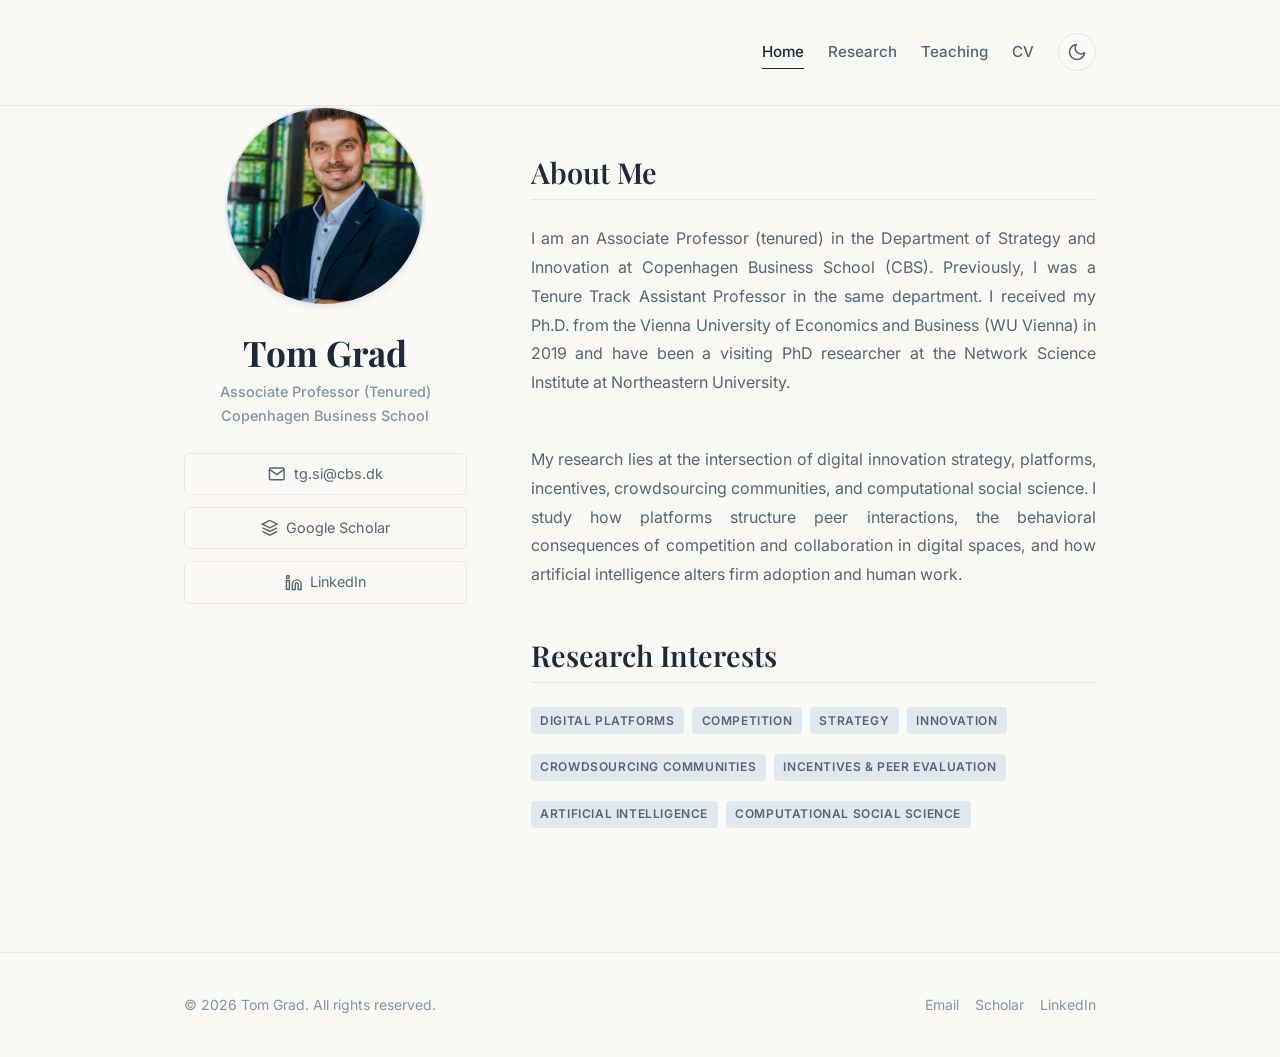
==== index.html @ 21be3640 "Initial commit" ====
<!DOCTYPE html>
<html lang="en">
<head>
    <meta charset="UTF-8">
    <meta name="viewport" content="width=device-width, initial-scale=1.0">
    <title>Tom Grad | Associate Professor at Copenhagen Business School</title>
    <meta name="description" content="Academic website of Tom Grad, Associate Professor of Strategy and Innovation at Copenhagen Business School. Researching digital innovation strategy, platforms, and computational social science.">
    <link rel="stylesheet" href="css/style.css">
</head>
<body>
    <!-- Header -->
    <header>
        <div class="container header-container">
            <a href="index.html" class="logo-link" style="visibility: hidden;">
                <span class="logo-text">Tom Grad</span>
            </a>
            <div class="nav-controls">
                <nav>
                    <a href="index.html" class="nav-link active">Home</a>
                    <a href="research.html" class="nav-link">Research</a>
                    <a href="teaching.html" class="nav-link">Teaching</a>
                    <a href="cv.html" class="nav-link">CV</a>
                </nav>
                <button id="theme-toggle" class="theme-toggle-btn" aria-label="Toggle dark mode">
                    <!-- Icon loaded by JS -->
                </button>
            </div>
        </div>
    </header>

    <!-- Main Content -->
    <main class="container fade-in">
        <div class="profile-section">
            <!-- Left Sidebar -->
            <aside class="profile-sidebar">
                <div class="avatar-wrapper">
                    <img src="Images/tom_grad.jpg" alt="Tom Grad Headshot" class="avatar-img">
                </div>
                <h1 class="profile-name">Tom Grad</h1>
                <p class="profile-title">Associate Professor (Tenured)<br>Copenhagen Business School</p>
                
                <ul class="contact-list">
                    <li class="contact-item">
                        <a href="mailto:tg.si@cbs.dk">
                            <svg viewBox="0 0 24 24"><path d="M4 4h16c1.1 0 2 .9 2 2v12c0 1.1-.9 2-2 2H4c-1.1 0-2-.9-2-2V6c0-1.1.9-2 2-2z"></path><polyline points="22,6 12,13 2,6"></polyline></svg>
                            tg.si@cbs.dk
                        </a>
                    </li>
                    <li class="contact-item">
                        <a href="https://scholar.google.de/citations?user=Qfl6yzkAAAAJ&hl=en" target="_blank" rel="noopener">
                            <svg viewBox="0 0 24 24"><path d="M12 2L2 7l10 5 10-5-10-5z"></path><path d="M2 17l10 5 10-5"></path><path d="M2 12l10 5 10-5"></path></svg>
                            Google Scholar
                        </a>
                    </li>
                    <li class="contact-item">
                        <a href="https://www.linkedin.com/in/tom-grad/" target="_blank" rel="noopener">
                            <svg viewBox="0 0 24 24"><path d="M16 8a6 6 0 0 1 6 6v7h-4v-7a2 2 0 0 0-2-2 2 2 0 0 0-2 2v7h-4v-7a6 6 0 0 1 6-6z"></path><rect x="2" y="9" width="4" height="12"></rect><circle cx="4" cy="4" r="2"></circle></svg>
                            LinkedIn
                        </a>
                    </li>
                </ul>
            </aside>

            <!-- Right Main Profile -->
            <section class="profile-main">
                <h2>About Me</h2>
                <p style="font-size: 1.0rem; color: var(--text-secondary); margin-bottom: 3rem; max-width: 900px; line-height: 1.8; text-align: justify;">
                    I am an Associate Professor (tenured) in the Department of Strategy and Innovation at Copenhagen Business School (CBS). 
                    Previously, I was a Tenure Track Assistant Professor in the same department. I received my Ph.D. from the Vienna University of Economics and Business (WU Vienna) in 2019 and have been a visiting PhD researcher at the Network Science Institute at Northeastern University.
                </p>
                <p style="font-size: 1.0rem; color: var(--text-secondary); margin-bottom: 3rem; max-width: 900px; line-height: 1.8; text-align: justify;">
                    My research lies at the intersection of digital innovation strategy, platforms, incentives, crowdsourcing communities, and computational social science. 
                    I study how platforms structure peer interactions, the behavioral consequences of competition and collaboration in digital spaces, and how artificial intelligence alters firm adoption and human work.
                </p>

                <h2>Research Interests</h2>
                <div style="display: flex; flex-wrap: wrap; gap: 0.5rem; margin-bottom: 2rem;">
                    <span class="pub-tag">Digital Platforms</span>
                    <span class="pub-tag">Competition</span>
                    <span class="pub-tag">Strategy</span>
                    <span class="pub-tag">Innovation</span>
                    <span class="pub-tag">Crowdsourcing Communities</span>
                    <span class="pub-tag">Incentives & Peer Evaluation</span>
                    <span class="pub-tag">Artificial Intelligence</span>
                    <span class="pub-tag">Computational Social Science</span>
                </div>

                 <!-- 
                <h2>Recent Updates</h2>
                <div class="timeline">
                    <div class="timeline-item">
                        <div class="timeline-date">July 2025</div>
                        <div class="timeline-content">
                            Promoted to Associate Professor (with tenure) at Copenhagen Business School! 
                            <a href="blog/2025-07-promoted.html" class="pub-link-btn" style="margin-top: 0.5rem; display: inline-flex;">Read Post →</a>
                        </div>
                    </div>
                    <div class="timeline-item">
                        <div class="timeline-date">June 2025</div>
                        <div class="timeline-content">
                            Our paper "When rivalry backfires" was published in Management Science. 
                            <a href="blog/2025-06-rivalry-paper.html" class="pub-link-btn" style="margin-top: 0.5rem; display: inline-flex;">Read Post →</a>
                        </div>
                    </div>
                </div>
                -->
            </section>
        </div>
    </main>

    <!-- Footer -->
    <footer>
        <div class="container footer-container">
            <div>
                © 2026 Tom Grad. All rights reserved.
            </div>
            <div class="footer-links">
                <a href="mailto:tg.si@cbs.dk" class="footer-link">Email</a>
                <a href="https://scholar.google.de/citations?user=Qfl6yzkAAAAJ&hl=en" target="_blank" rel="noopener" class="footer-link">Scholar</a>
                <a href="https://www.linkedin.com/in/tom-grad/" target="_blank" rel="noopener" class="footer-link">LinkedIn</a>
            </div>
        </div>
    </footer>

    <script src="js/main.js"></script>
</body>
</html>
---- css/style.css ----
@import url('https://fonts.googleapis.com/css2?family=Inter:wght@300;400;500;600;700&family=Playfair+Display:ital,wght@0,400;0,600;0,700;1,400&display=swap');

/* CSS Variables for Themes */
:root {
    --bg-color: #faf9f6; /* Warm paper white */
    --text-primary: #1e293b; /* Slate 800 */
    --text-secondary: #576574; /* Slate 600 */
    --text-muted: #8395a7;
    --accent-color: #1b2a4a; /* Deep navy */
    --accent-interactive: #2563eb; /* Royal blue */
    --border-color: #e2e8f0;
    --card-bg: #ffffff;
    --card-shadow: 0 4px 6px -1px rgba(0, 0, 0, 0.05), 0 2px 4px -1px rgba(0, 0, 0, 0.03);
    --font-sans: 'Inter', -apple-system, BlinkMacSystemFont, "Segoe UI", Roboto, Helvetica, Arial, sans-serif;
    --font-serif: 'Playfair Display', Georgia, Cambria, "Times New Roman", Times, serif;
    --transition-speed: 0.25s;
}

[data-theme="dark"] {
    --bg-color: #0f172a; /* Dark slate */
    --text-primary: #f8fafc; /* Slate 50 */
    --text-secondary: #cbd5e1; /* Slate 300 */
    --text-muted: #64748b;
    --accent-color: #93c5fd; /* Soft light blue */
    --accent-interactive: #60a5fa;
    --border-color: #1e293b;
    --card-bg: #1e293b;
    --card-shadow: 0 4px 6px -1px rgba(0, 0, 0, 0.2), 0 2px 4px -1px rgba(0, 0, 0, 0.1);
}

/* Global Reset */
* {
    margin: 0;
    padding: 0;
    box-sizing: border-box;
}

html {
    scroll-behavior: smooth;
    font-size: 16px;
    height: 100%;
}

body {
    background-color: var(--bg-color);
    color: var(--text-primary);
    font-family: var(--font-sans);
    line-height: 1.7;
    transition: background-color var(--transition-speed) ease, color var(--transition-speed) ease;
    min-height: 100%;
    display: flex;
    flex-direction: column;
}

/* Layout Utilities */
.container {
    width: 100%;
    max-width: 960px;
    margin: 0 auto;
    padding: 0 1.5rem;
    flex-grow: 1;
}

/* Header & Navigation */
header {
    border-bottom: 1px solid var(--border-color);
    padding: 2rem 0;
    transition: border-color var(--transition-speed) ease;
}

.header-container {
    display: flex;
    justify-content: space-between;
    align-items: center;
}

.logo-link {
    text-decoration: none;
    color: var(--text-primary);
}

.logo-text {
    font-family: var(--font-serif);
    font-size: 1.5rem;
    font-weight: 700;
    letter-spacing: -0.02em;
    transition: color var(--transition-speed) ease;
}

.nav-controls {
    display: flex;
    align-items: center;
    gap: 1.5rem;
}

nav {
    display: flex;
    gap: 1.5rem;
}

.nav-link {
    text-decoration: none;
    color: var(--text-secondary);
    font-size: 0.95rem;
    font-weight: 500;
    position: relative;
    padding: 0.2rem 0;
    transition: color var(--transition-speed) ease;
}

.nav-link:hover, .nav-link.active {
    color: var(--text-primary);
}

.nav-link::after {
    content: '';
    position: absolute;
    bottom: 0;
    left: 0;
    width: 100%;
    height: 1px;
    background-color: var(--text-primary);
    transform: scaleX(0);
    transform-origin: right;
    transition: transform var(--transition-speed) cubic-bezier(0.4, 0, 0.2, 1);
}

.nav-link:hover::after, .nav-link.active::after {
    transform: scaleX(1);
    transform-origin: left;
}

/* Theme Toggle Button */
.theme-toggle-btn {
    background: none;
    border: 1px solid var(--border-color);
    cursor: pointer;
    padding: 0.5rem;
    border-radius: 50%;
    display: flex;
    align-items: center;
    justify-content: center;
    color: var(--text-secondary);
    transition: background-color var(--transition-speed) ease, border-color var(--transition-speed) ease, color var(--transition-speed) ease, transform 0.2s ease;
}

.theme-toggle-btn:hover {
    background-color: var(--border-color);
    color: var(--text-primary);
    transform: scale(1.05);
}

.theme-toggle-btn svg {
    width: 1.25rem;
    height: 1.25rem;
    fill: none;
    stroke: currentColor;
    stroke-width: 2;
    stroke-linecap: round;
    stroke-linejoin: round;
}

/* Footer styling */
footer {
    border-top: 1px solid var(--border-color);
    padding: 2.5rem 0;
    margin-top: 5rem;
    color: var(--text-muted);
    font-size: 0.875rem;
    transition: border-color var(--transition-speed) ease;
}

.footer-container {
    display: flex;
    justify-content: space-between;
    align-items: center;
}

.footer-links {
    display: flex;
    gap: 1rem;
}

.footer-link {
    color: var(--text-muted);
    text-decoration: none;
    transition: color var(--transition-speed) ease;
}

.footer-link:hover {
    color: var(--text-primary);
}

/* Main Content Styling */
main {
    padding: 4rem 0;
}

h1, h2, h3, h4 {
    font-family: var(--font-serif);
    color: var(--text-primary);
    font-weight: 600;
    margin-bottom: 1.5rem;
    line-height: 1.3;
}

h1 {
    font-size: 2.5rem;
    font-weight: 700;
    margin-bottom: 2rem;
}

h2 {
    font-size: 1.8rem;
    border-bottom: 1px solid var(--border-color);
    padding-bottom: 0.5rem;
    margin-top: 3rem;
    margin-bottom: 1.5rem;
    transition: border-color var(--transition-speed) ease;
}

h3 {
    font-size: 1.3rem;
    margin-top: 2rem;
    margin-bottom: 1rem;
}

p {
    margin-bottom: 1.5rem;
    color: var(--text-secondary);
}

/* Homepage Hero Section */
.profile-section {
    display: grid;
    grid-template-columns: 1fr 2fr;
    gap: 4rem;
    align-items: start;
}

.profile-sidebar {
    display: flex;
    flex-direction: column;
    align-items: center;
    text-align: center;
}

.avatar-wrapper {
    position: relative;
    width: 200px;
    height: 200px;
    border-radius: 50%;
    overflow: hidden;
    margin-bottom: 1.5rem;
    border: 2px solid var(--border-color);
    box-shadow: var(--card-shadow);
    transition: border-color var(--transition-speed) ease;
}

.avatar-img {
    width: 100%;
    height: 100%;
    object-fit: cover;
}

.profile-name {
    font-family: var(--font-serif);
    font-size: 2.2rem;
    font-weight: 700;
    margin-bottom: 0.25rem;
}

.profile-title {
    font-size: 0.9rem;
    color: var(--text-muted);
    margin-bottom: 1.5rem;
    font-weight: 500;
}

/* Custom list for Working Papers */
.research-list {
    list-style: none;
    padding-left: 0;
    display: flex;
    flex-direction: column;
    gap: 1.25rem;
}

.research-list-item {
    position: relative;
    padding-left: 1.5rem;
    font-size: 1.05rem;
    line-height: 1.6;
    color: var(--text-secondary);
}

.research-list-item::before {
    content: "•";
    position: absolute;
    left: 0;
    color: var(--accent-interactive);
    font-weight: bold;
    font-size: 1.2rem;
    top: -2px;
}

.contact-list {
    list-style: none;
    width: 100%;
    display: flex;
    flex-direction: column;
    gap: 0.75rem;
}

.contact-item a {
    display: flex;
    align-items: center;
    justify-content: center;
    gap: 0.5rem;
    text-decoration: none;
    color: var(--text-secondary);
    font-size: 0.9rem;
    padding: 0.5rem;
    border: 1px solid var(--border-color);
    border-radius: 6px;
    width: 100%;
    transition: all var(--transition-speed) ease;
}

.contact-item a:hover {
    background-color: var(--border-color);
    color: var(--text-primary);
}

.contact-item svg {
    width: 1.1rem;
    height: 1.1rem;
    fill: none;
    stroke: currentColor;
    stroke-width: 2;
}

/* Timeline/Updates on Home Page */
.timeline {
    position: relative;
    border-left: 2px solid var(--border-color);
    margin: 2rem 0;
    padding-left: 1.5rem;
}

.timeline-item {
    position: relative;
    margin-bottom: 1.5rem;
}

.timeline-item::before {
    content: '';
    position: absolute;
    left: calc(-1.5rem - 7px);
    top: 6px;
    width: 12px;
    height: 12px;
    border-radius: 50%;
    background-color: var(--bg-color);
    border: 2px solid var(--text-muted);
    transition: background-color var(--transition-speed) ease, border-color var(--transition-speed) ease;
}

.timeline-item:hover::before {
    border-color: var(--accent-interactive);
    background-color: var(--accent-interactive);
}

.timeline-date {
    font-size: 0.85rem;
    font-weight: 600;
    color: var(--text-muted);
    margin-bottom: 0.25rem;
}

.timeline-content {
    font-size: 0.95rem;
    color: var(--text-secondary);
}

/* Research Publications List */
.pub-list {
    display: flex;
    flex-direction: column;
    gap: 2rem;
}

.pub-card {
    background-color: var(--card-bg);
    border: 1px solid var(--border-color);
    border-radius: 8px;
    padding: 1.75rem;
    box-shadow: var(--card-shadow);
    transition: transform var(--transition-speed) ease, border-color var(--transition-speed) ease, box-shadow var(--transition-speed) ease;
}

.pub-card:hover {
    transform: translateY(-2px);
    box-shadow: 0 10px 15px -3px rgba(0, 0, 0, 0.08);
    border-color: var(--accent-interactive);
}

.pub-tag {
    display: inline-block;
    font-size: 0.75rem;
    font-weight: 600;
    text-transform: uppercase;
    letter-spacing: 0.05em;
    padding: 0.2rem 0.6rem;
    border-radius: 4px;
    background-color: var(--border-color);
    color: var(--text-secondary);
    margin-bottom: 0.75rem;
    transition: background-color var(--transition-speed) ease, color var(--transition-speed) ease;
}

.pub-title {
    font-family: var(--font-sans);
    font-size: 1.15rem;
    font-weight: 600;
    margin-bottom: 0.5rem;
}

.pub-authors {
    font-size: 0.95rem;
    color: var(--text-secondary);
    margin-bottom: 0.5rem;
}

.pub-authors .author-self {
    font-weight: 700;
    color: var(--text-primary);
}

.pub-venue {
    font-size: 0.9rem;
    font-style: italic;
    color: var(--text-muted);
    margin-bottom: 1rem;
}

.pub-links {
    display: flex;
    flex-wrap: wrap;
    gap: 0.75rem;
    margin-top: 1rem;
}

.pub-link-btn {
    display: inline-flex;
    align-items: center;
    gap: 0.35rem;
    font-size: 0.85rem;
    font-weight: 500;
    text-decoration: none;
    color: var(--text-secondary);
    padding: 0.4rem 0.8rem;
    border: 1px solid var(--border-color);
    border-radius: 4px;
    background-color: var(--bg-color);
    transition: all var(--transition-speed) ease;
}

.pub-link-btn:hover {
    color: var(--text-primary);
    border-color: var(--text-primary);
    background-color: var(--border-color);
}

.pub-link-btn svg {
    width: 0.9rem;
    height: 0.9rem;
    fill: none;
    stroke: currentColor;
    stroke-width: 2;
}

/* Collapsible Abstract */
.abstract-container {
    margin-top: 1rem;
    border-top: 1px dashed var(--border-color);
    padding-top: 1rem;
}

.abstract-toggle {
    background: none;
    border: none;
    color: var(--accent-interactive);
    cursor: pointer;
    font-size: 0.85rem;
    font-weight: 500;
    display: flex;
    align-items: center;
    gap: 0.25rem;
    padding: 0.25rem 0;
}

.abstract-toggle:hover {
    text-decoration: underline;
}

.abstract-toggle svg {
    width: 0.9rem;
    height: 0.9rem;
    fill: none;
    stroke: currentColor;
    stroke-width: 2;
    transition: transform 0.2s ease;
}

.abstract-toggle.active svg {
    transform: rotate(180deg);
}

.abstract-text {
    display: none;
    font-size: 0.9rem;
    color: var(--text-secondary);
    line-height: 1.6;
    margin-top: 0.5rem;
    padding: 0.5rem 1rem;
    background-color: var(--bg-color);
    border-radius: 4px;
    border-left: 2px solid var(--border-color);
    animation: fadeIn 0.3s ease;
}

@keyframes fadeIn {
    from { opacity: 0; transform: translateY(-5px); }
    to { opacity: 1; transform: translateY(0); }
}

/* Teaching Courses & Statement section */
.statement-card {
    background-color: var(--card-bg);
    border: 1px solid var(--border-color);
    border-radius: 8px;
    padding: 2rem;
    margin-bottom: 2.5rem;
    box-shadow: var(--card-shadow);
    display: flex;
    justify-content: space-between;
    align-items: center;
    transition: all var(--transition-speed) ease;
}

.statement-card:hover {
    border-color: var(--accent-interactive);
}

.statement-content {
    flex-grow: 1;
    padding-right: 1.5rem;
}

.statement-content p {
    margin-bottom: 0;
}

.courses-grid {
    display: grid;
    grid-template-columns: 1fr 1fr;
    gap: 1.5rem;
}

.course-card {
    border: 1px solid var(--border-color);
    border-radius: 8px;
    padding: 1.5rem;
    background-color: var(--card-bg);
    transition: transform var(--transition-speed) ease, border-color var(--transition-speed) ease;
}

.course-card:hover {
    transform: translateY(-2px);
    border-color: var(--accent-interactive);
}

.course-code {
    font-size: 0.8rem;
    font-weight: 700;
    color: var(--text-muted);
    letter-spacing: 0.05em;
    text-transform: uppercase;
    margin-bottom: 0.5rem;
}

.course-name {
    font-size: 1.1rem;
    font-weight: 600;
    margin-bottom: 0.5rem;
}

.course-meta {
    font-size: 0.85rem;
    color: var(--text-muted);
    margin-bottom: 0.75rem;
}

.course-desc {
    font-size: 0.9rem;
    color: var(--text-secondary);
}

/* CV Page Timeline styling */
.cv-section {
    margin-bottom: 3rem;
}

.cv-download-section {
    display: flex;
    justify-content: space-between;
    align-items: center;
    background-color: var(--card-bg);
    border: 1px solid var(--border-color);
    padding: 2rem;
    border-radius: 8px;
    margin-bottom: 3rem;
    box-shadow: var(--card-shadow);
    transition: border-color var(--transition-speed) ease;
}

.cv-download-section:hover {
    border-color: var(--accent-interactive);
}

.cv-download-text h3 {
    margin-top: 0;
    margin-bottom: 0.5rem;
}

.cv-download-text p {
    margin-bottom: 0;
}

.btn-primary {
    display: inline-flex;
    align-items: center;
    gap: 0.5rem;
    background-color: var(--text-primary);
    color: var(--bg-color);
    text-decoration: none;
    padding: 0.75rem 1.5rem;
    border-radius: 6px;
    font-weight: 500;
    transition: all var(--transition-speed) ease;
    border: 1px solid var(--text-primary);
}

.btn-primary:hover {
    opacity: 0.9;
    transform: translateY(-1px);
}

.btn-primary svg {
    width: 1.1rem;
    height: 1.1rem;
    fill: none;
    stroke: currentColor;
    stroke-width: 2;
}

.cv-list {
    list-style: none;
    display: flex;
    flex-direction: column;
    gap: 1.5rem;
}

.cv-item {
    display: grid;
    grid-template-columns: 150px 1fr;
    gap: 1.5rem;
    align-items: start;
}

.cv-date {
    font-weight: 600;
    color: var(--text-muted);
    font-size: 0.95rem;
    padding-top: 0.15rem;
}

.cv-detail h4 {
    font-family: var(--font-sans);
    font-size: 1.05rem;
    font-weight: 600;
    margin-bottom: 0.25rem;
}

.cv-institution {
    font-size: 0.95rem;
    color: var(--text-secondary);
    margin-bottom: 0.5rem;
}

.cv-desc {
    font-size: 0.9rem;
    color: var(--text-muted);
}

/* Animations & Fade-ins */
.fade-in {
    animation: pageFadeIn 0.5s cubic-bezier(0.4, 0, 0.2, 1) forwards;
}

@keyframes pageFadeIn {
    from {
        opacity: 0;
        transform: translateY(10px);
    }
    to {
        opacity: 1;
        transform: translateY(0);
    }
}

/* Responsive Breakpoints */
@media (max-width: 768px) {
    main {
        padding: 2rem 0;
    }

    .profile-section {
        grid-template-columns: 1fr;
        gap: 3rem;
    }

    .profile-sidebar {
        max-width: 320px;
        margin: 0 auto;
    }

    .courses-grid {
        grid-template-columns: 1fr;
        gap: 1rem;
    }

    .cv-item {
        grid-template-columns: 1fr;
        gap: 0.25rem;
    }

    .cv-date {
        font-size: 0.85rem;
        margin-bottom: 0.1rem;
    }

    .statement-card, .cv-download-section {
        flex-direction: column;
        align-items: flex-start;
        gap: 1.5rem;
    }

    .statement-content {
        padding-right: 0;
    }
}

@media (max-width: 576px) {
    .header-container {
        flex-direction: column;
        gap: 1.5rem;
        text-align: center;
    }

    .nav-controls {
        flex-direction: column;
        gap: 1rem;
        width: 100%;
    }

    nav {
        justify-content: center;
        flex-wrap: wrap;
        width: 100%;
    }

    .footer-container {
        flex-direction: column;
        gap: 1.5rem;
        text-align: center;
    }
}
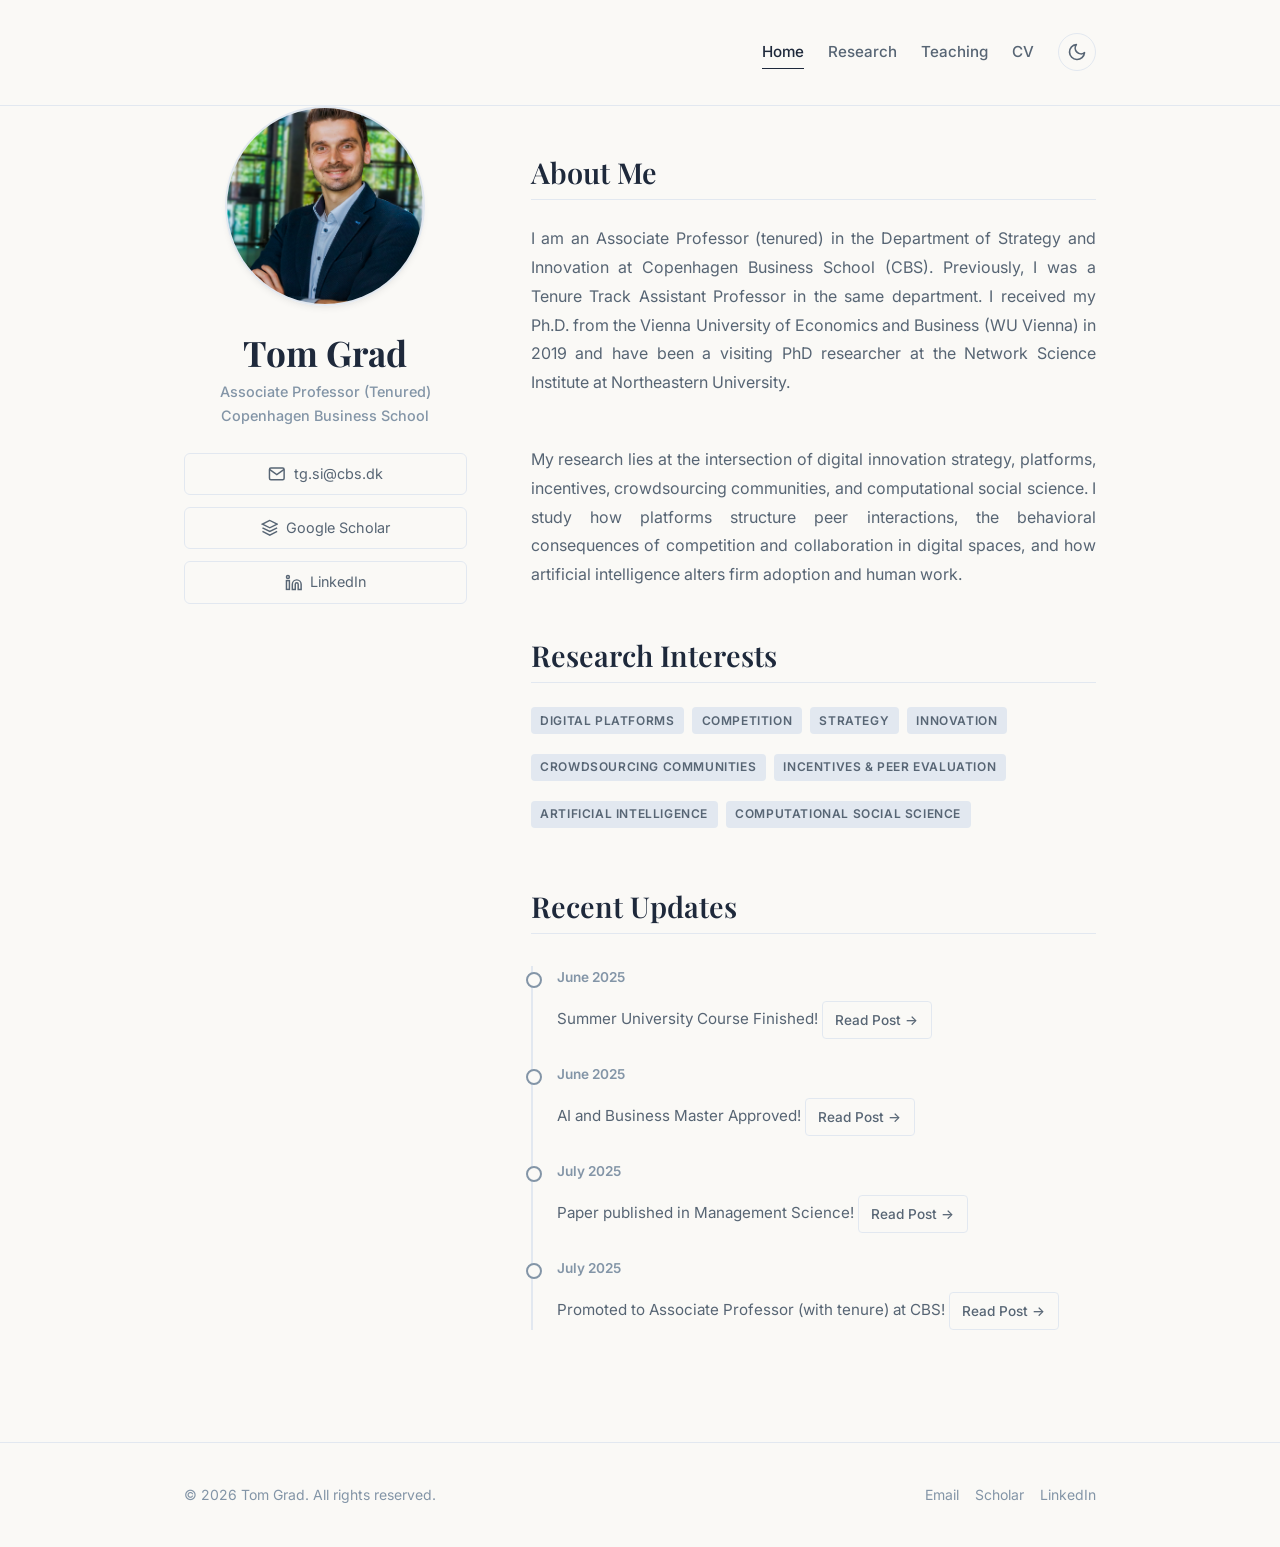
==== commit e979fd6e: "Update index.html" ====
--- a/index.html
+++ b/index.html
@@ -3,6 +3,16 @@
 <head>
     <meta charset="UTF-8">
     <meta name="viewport" content="width=device-width, initial-scale=1.0">
+    
+    <script async src="https://www.googletagmanager.com/gtag/js?id=UA-118998741-1"></script>
+    
+    <script>
+    window.dataLayer = window.dataLayer || [];
+    function gtag(){dataLayer.push(arguments);}
+    gtag('js', new Date());
+    gtag('config', 'UA-118998741-1');
+    </script>
+    
     <title>Tom Grad | Associate Professor at Copenhagen Business School</title>
     <meta name="description" content="Academic website of Tom Grad, Associate Professor of Strategy and Innovation at Copenhagen Business School. Researching digital innovation strategy, platforms, and computational social science.">
     <link rel="stylesheet" href="css/style.css">
@@ -85,25 +95,46 @@
                     <span class="pub-tag">Computational Social Science</span>
                 </div>
 
-                 <!-- 
+                
                 <h2>Recent Updates</h2>
                 <div class="timeline">
+                    
+                    <div class="timeline-item">
+                        <div class="timeline-date">June 2025</div>
+                        <div class="timeline-content">
+                            Summer University Course Finished! 
+                            <a href="blog/SummerUniversity2026.html" class="pub-link-btn" style="margin-top: 0.5rem; display: inline-flex;">Read Post →</a>
+                        </div>
+                    </div>
+                    
+                    <div class="timeline-item">
+                        <div class="timeline-date">June 2025</div>
+                        <div class="timeline-content">
+                            AI and Business Master Approved! 
+                            <a href="blog/AIMaster.html" class="pub-link-btn" style="margin-top: 0.5rem; display: inline-flex;">Read Post →</a>
+                        </div>
+                    </div>
+                    
+                    
                     <div class="timeline-item">
                         <div class="timeline-date">July 2025</div>
                         <div class="timeline-content">
-                            Promoted to Associate Professor (with tenure) at Copenhagen Business School! 
-                            <a href="blog/2025-07-promoted.html" class="pub-link-btn" style="margin-top: 0.5rem; display: inline-flex;">Read Post →</a>
+                            Paper published in Management Science! 
+                            <a href="blog/RivalryPaper.html" class="pub-link-btn" style="margin-top: 0.5rem; display: inline-flex;">Read Post →</a>
                         </div>
                     </div>
+                    
                     <div class="timeline-item">
-                        <div class="timeline-date">June 2025</div>
+                        <div class="timeline-date">July 2025</div>
                         <div class="timeline-content">
-                            Our paper "When rivalry backfires" was published in Management Science. 
-                            <a href="blog/2025-06-rivalry-paper.html" class="pub-link-btn" style="margin-top: 0.5rem; display: inline-flex;">Read Post →</a>
+                            Promoted to Associate Professor (with tenure) at CBS! 
+                            <a href="blog/Promotion.html" class="pub-link-btn" style="margin-top: 0.5rem; display: inline-flex;">Read Post →</a>
                         </div>
                     </div>
+                    
                 </div>
-                -->
+                
+                
             </section>
         </div>
     </main>
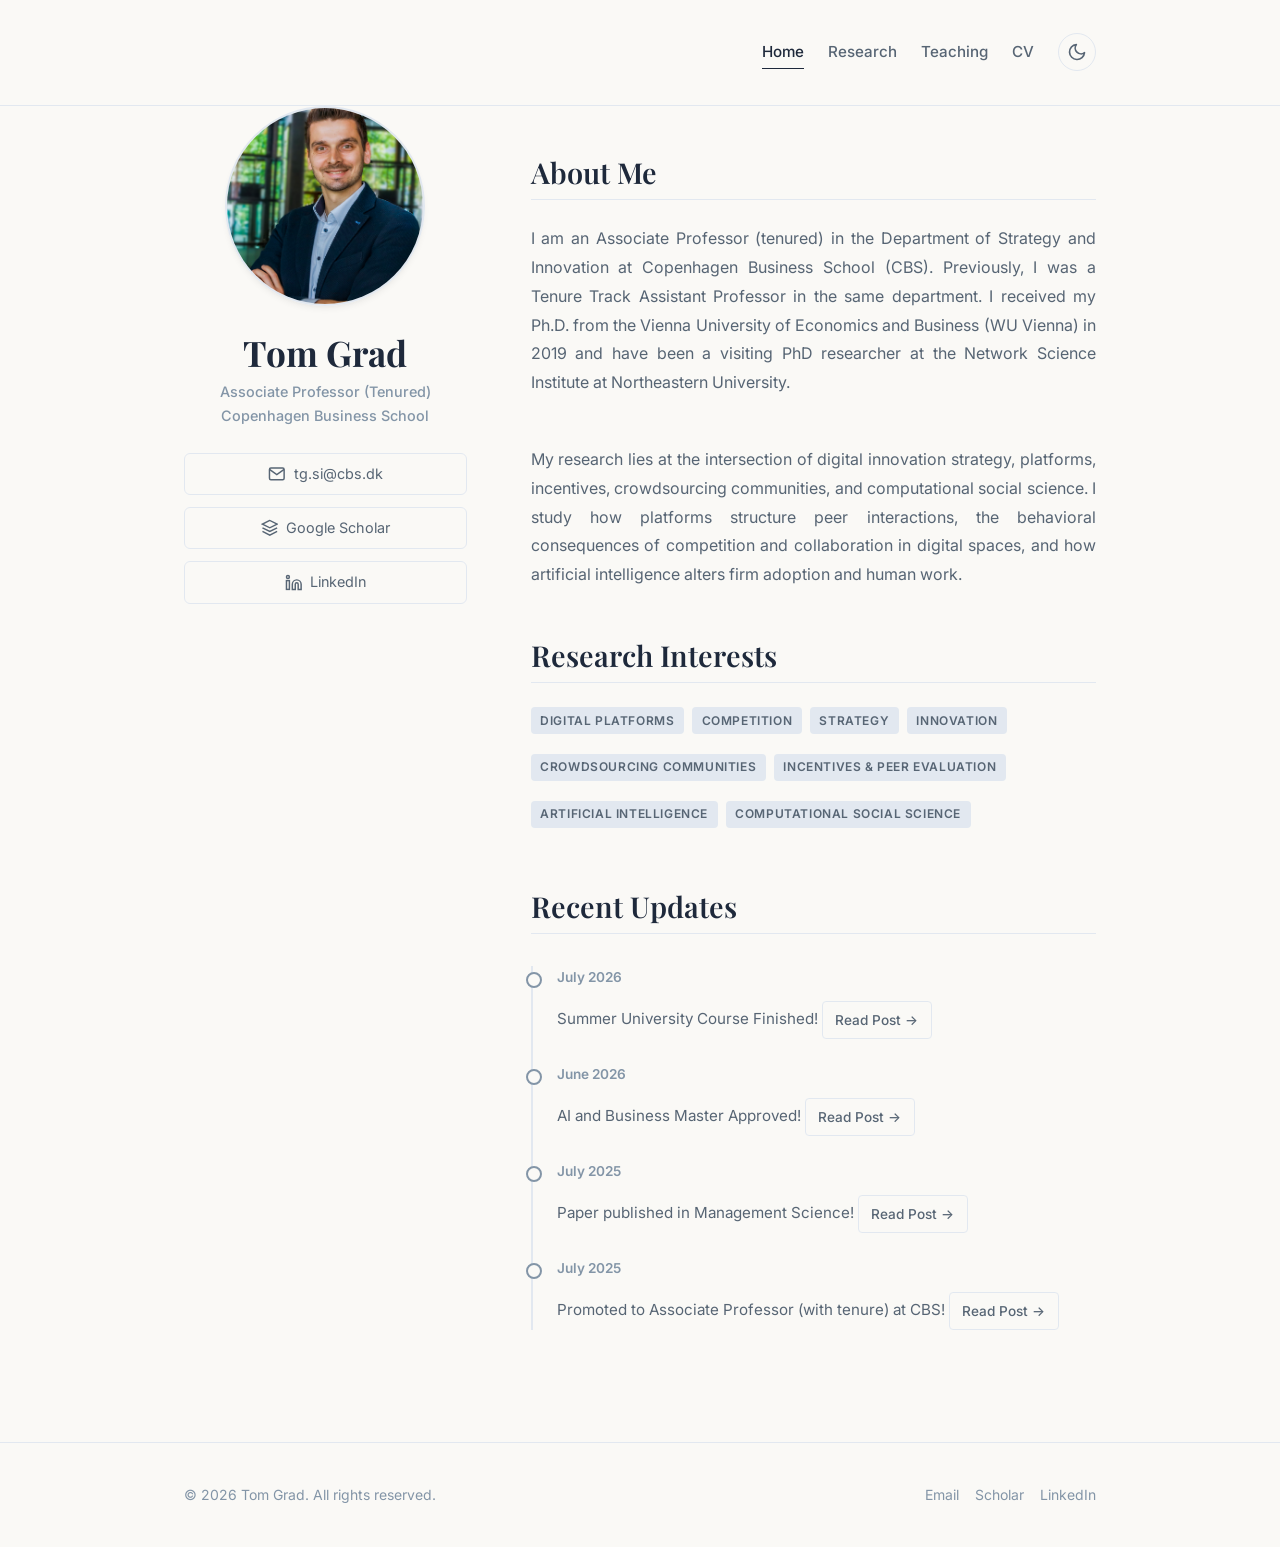
==== commit 1bfeb8dd: "Update index.html" ====
--- a/index.html
+++ b/index.html
@@ -100,7 +100,7 @@
                 <div class="timeline">
                     
                     <div class="timeline-item">
-                        <div class="timeline-date">June 2025</div>
+                        <div class="timeline-date">July 2026</div>
                         <div class="timeline-content">
                             Summer University Course Finished! 
                             <a href="blog/SummerUniversity2026.html" class="pub-link-btn" style="margin-top: 0.5rem; display: inline-flex;">Read Post →</a>
@@ -108,7 +108,7 @@
                     </div>
                     
                     <div class="timeline-item">
-                        <div class="timeline-date">June 2025</div>
+                        <div class="timeline-date">June 2026</div>
                         <div class="timeline-content">
                             AI and Business Master Approved! 
                             <a href="blog/AIMaster.html" class="pub-link-btn" style="margin-top: 0.5rem; display: inline-flex;">Read Post →</a>
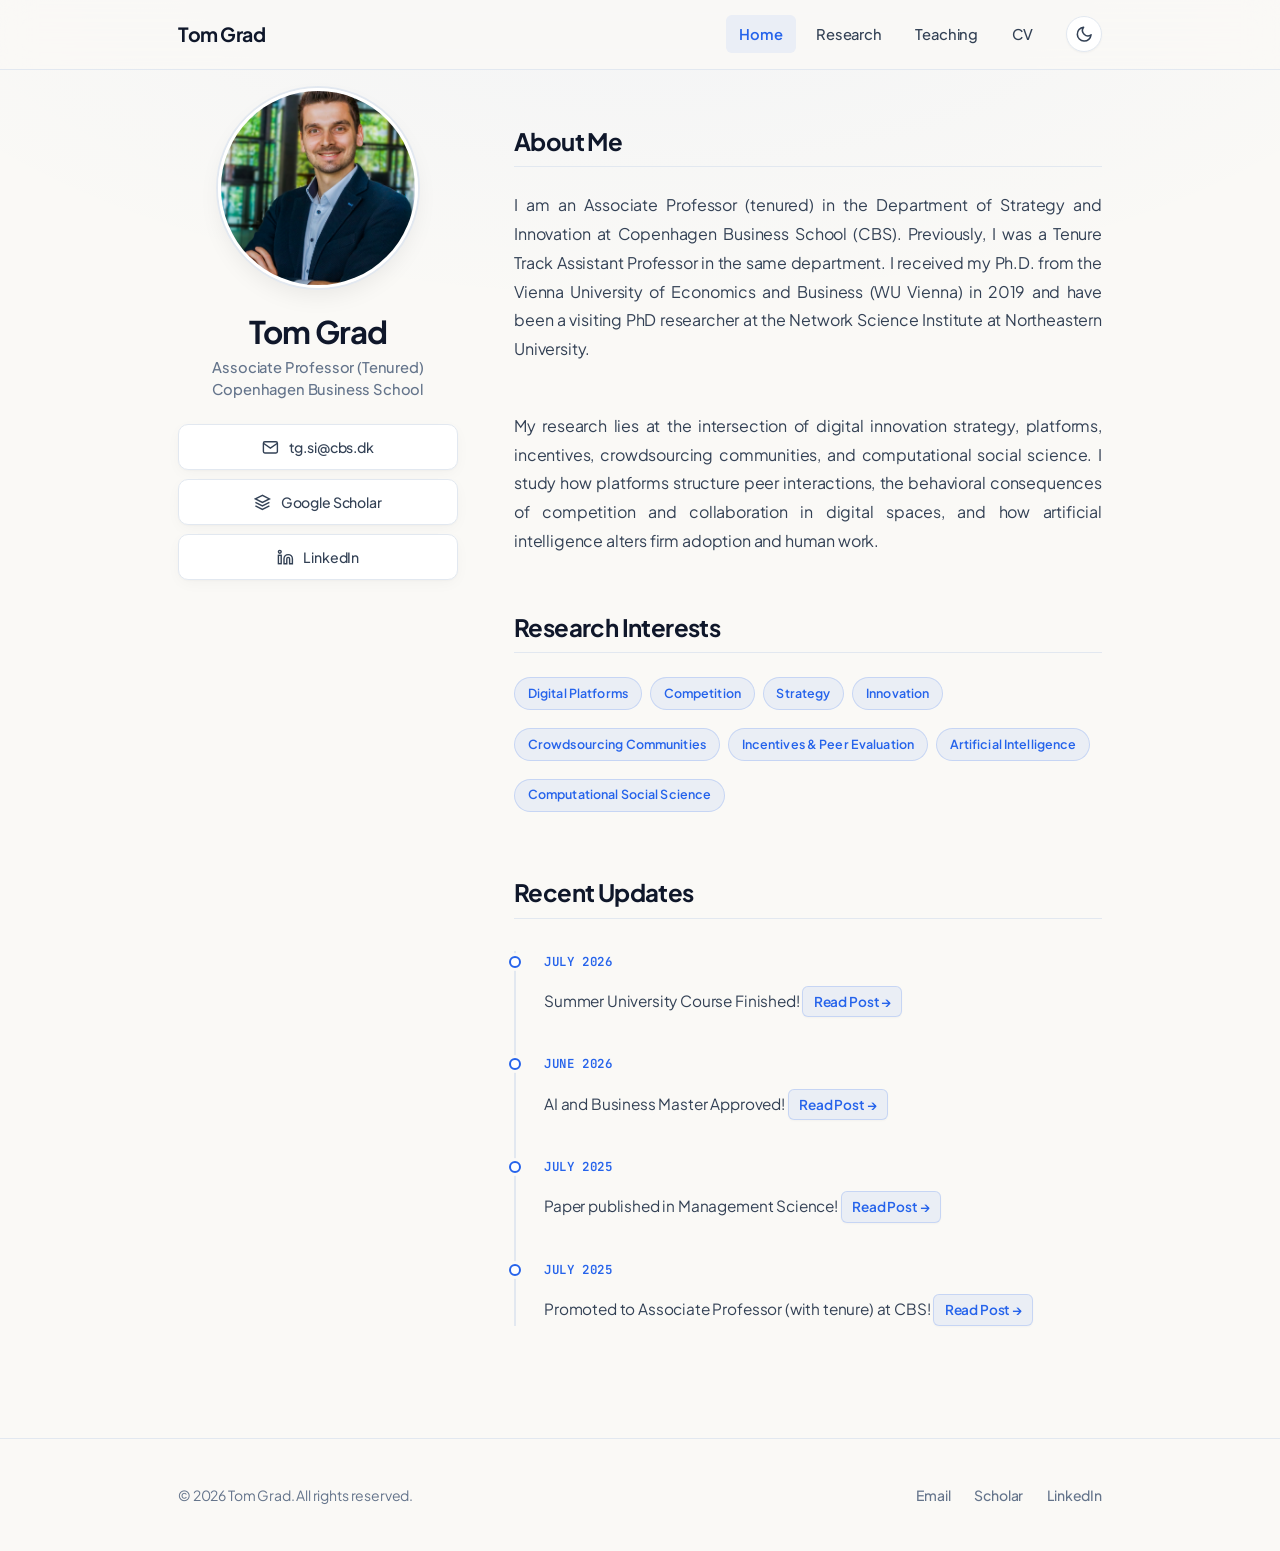
==== commit 85552072: "Website Update Oct26" ====
--- a/index.html
+++ b/index.html
@@ -15,13 +15,13 @@
     
     <title>Tom Grad | Associate Professor at Copenhagen Business School</title>
     <meta name="description" content="Academic website of Tom Grad, Associate Professor of Strategy and Innovation at Copenhagen Business School. Researching digital innovation strategy, platforms, and computational social science.">
-    <link rel="stylesheet" href="css/style.css">
+    <link rel="stylesheet" href="css/modern.css">
 </head>
 <body>
     <!-- Header -->
     <header>
         <div class="container header-container">
-            <a href="index.html" class="logo-link" style="visibility: hidden;">
+            <a href="index.html" class="logo-link">
                 <span class="logo-text">Tom Grad</span>
             </a>
             <div class="nav-controls">
--- a/css/modern.css
+++ b/css/modern.css
@@ -0,0 +1,1101 @@
+@import url('https://fonts.googleapis.com/css2?family=JetBrains+Mono:wght@400;500;600&family=Plus+Jakarta+Sans:ital,wght@0,300;0,400;0,500;0,600;0,700;0,800;1,400;1,600&display=swap');
+
+/* ==========================================================================
+   THEME DESIGN TOKENS (Modern Tech-Forward Academic)
+   Balancing prestigious academic authority with clean, modern digital innovation.
+   ========================================================================== */
+:root {
+    /* Base Color Palette (Warm Paper & Intellectual Deep Blue) */
+    --bg-color: #faf9f6;
+    --bg-gradient: radial-gradient(ellipse 90% 60% at 50% -10%, rgba(37, 99, 235, 0.04), transparent 75%);
+    --header-bg: rgba(250, 249, 246, 0.88);
+    
+    --text-primary: #0f172a;        /* Slate 900 */
+    --text-secondary: #334155;      /* Slate 700 - rich, highly readable */
+    --text-muted: #64748b;          /* Slate 500 */
+    
+    --accent-color: #1e3a8a;        /* Deep Academic Blue */
+    --accent-interactive: #2563eb;  /* Contemporary Cobalt Blue */
+    --accent-hover: #1d4ed8;
+    --accent-subtle: rgba(37, 99, 235, 0.07);
+    --accent-border: rgba(37, 99, 235, 0.18);
+
+    --border-color: #e2e8f0;
+    --border-hover: rgba(37, 99, 235, 0.35);
+    
+    --card-bg: #ffffff;
+    --card-subtle-bg: #f8fafc;
+    --card-shadow: 0 1px 3px 0 rgba(15, 23, 42, 0.03), 0 4px 16px -2px rgba(15, 23, 42, 0.04);
+    --card-shadow-hover: 0 12px 28px -4px rgba(15, 23, 42, 0.08), 0 4px 8px -2px rgba(15, 23, 42, 0.03);
+
+    /* Typography */
+    --font-sans: 'Plus Jakarta Sans', -apple-system, BlinkMacSystemFont, "Segoe UI", Roboto, sans-serif;
+    --font-heading: 'Plus Jakarta Sans', -apple-system, BlinkMacSystemFont, "Segoe UI", Roboto, sans-serif;
+    --font-mono: 'JetBrains Mono', "SF Mono", Consolas, monospace;
+
+    /* Radius & Spacing */
+    --radius-sm: 6px;
+    --radius-md: 10px;
+    --radius-lg: 14px;
+    --radius-full: 9999px;
+    
+    --transition-fast: 0.15s cubic-bezier(0.4, 0, 0.2, 1);
+    --transition-speed: 0.25s cubic-bezier(0.2, 0.8, 0.2, 1);
+}
+
+[data-theme="dark"] {
+    /* Base Color Palette (Deep Midnight Indigo-Slate & Luminous Sky Blue) */
+    --bg-color: #0b0f19;
+    --bg-gradient: radial-gradient(ellipse 90% 60% at 50% -10%, rgba(56, 189, 248, 0.07), transparent 75%);
+    --header-bg: rgba(11, 15, 25, 0.88);
+    
+    --text-primary: #f8fafc;        /* Slate 50 */
+    --text-secondary: #cbd5e1;      /* Slate 300 */
+    --text-muted: #64748b;          /* Slate 500 */
+    
+    --accent-color: #93c5fd;
+    --accent-interactive: #38bdf8;  /* Luminous Sky Cyan */
+    --accent-hover: #7dd3fc;
+    --accent-subtle: rgba(56, 189, 248, 0.1);
+    --accent-border: rgba(56, 189, 248, 0.22);
+
+    --border-color: rgba(255, 255, 255, 0.08);
+    --border-hover: rgba(56, 189, 248, 0.4);
+    
+    --card-bg: #111827;             /* Elevated Slate 900 */
+    --card-subtle-bg: #162032;
+    --card-shadow: 0 4px 20px 0 rgba(0, 0, 0, 0.4);
+    --card-shadow-hover: 0 16px 36px -4px rgba(0, 0, 0, 0.65), 0 0 24px rgba(56, 189, 248, 0.1);
+}
+
+/* ==========================================================================
+   GLOBAL RESET & ACCESSIBILITY
+   ========================================================================== */
+*, *::before, *::after {
+    margin: 0;
+    padding: 0;
+    box-sizing: border-box;
+}
+
+html {
+    scroll-behavior: smooth;
+    font-size: 16px;
+    height: 100%;
+}
+
+body {
+    background-color: var(--bg-color);
+    background-image: var(--bg-gradient);
+    background-repeat: no-repeat;
+    background-attachment: fixed;
+    color: var(--text-primary);
+    font-family: var(--font-sans);
+    line-height: 1.72;
+    letter-spacing: -0.01em;
+    transition: background-color var(--transition-speed), color var(--transition-speed);
+    min-height: 100%;
+    display: flex;
+    flex-direction: column;
+    -webkit-font-smoothing: antialiased;
+    -moz-osx-font-smoothing: grayscale;
+}
+
+::selection {
+    background-color: var(--accent-subtle);
+    color: var(--accent-interactive);
+}
+
+/* ==========================================================================
+   LAYOUT & CONTAINER
+   ========================================================================== */
+.container {
+    width: 100%;
+    max-width: 980px;
+    margin: 0 auto;
+    padding: 0 1.75rem;
+    flex-grow: 1;
+}
+
+/* ==========================================================================
+   FLOATING GLASSMORPHIC HEADER & NAVIGATION
+   ========================================================================== */
+header {
+    position: sticky;
+    top: 0;
+    z-index: 100;
+    background: var(--header-bg);
+    backdrop-filter: blur(16px) saturate(180%);
+    -webkit-backdrop-filter: blur(16px) saturate(180%);
+    border-bottom: 1px solid var(--border-color);
+    padding: 0.9rem 0;
+    transition: background var(--transition-speed), border-color var(--transition-speed);
+}
+
+.header-container {
+    display: flex;
+    justify-content: space-between;
+    align-items: center;
+}
+
+.logo-link {
+    text-decoration: none;
+    color: var(--text-primary);
+    display: inline-flex;
+    align-items: center;
+    gap: 0.5rem;
+    padding: 0.2rem 0;
+    transition: color var(--transition-fast);
+}
+
+.logo-link:hover .logo-text {
+    color: var(--accent-interactive);
+}
+
+.logo-text {
+    font-family: var(--font-heading);
+    font-size: 1.22rem;
+    font-weight: 700;
+    letter-spacing: -0.025em;
+    color: var(--text-primary);
+    transition: color var(--transition-speed);
+}
+
+.nav-controls {
+    display: flex;
+    align-items: center;
+    gap: 1.25rem;
+}
+
+nav {
+    display: flex;
+    align-items: center;
+    gap: 0.4rem;
+}
+
+.nav-link {
+    text-decoration: none;
+    color: var(--text-secondary);
+    font-size: 0.92rem;
+    font-weight: 500;
+    padding: 0.4rem 0.85rem;
+    border-radius: var(--radius-sm);
+    transition: all var(--transition-fast);
+    position: relative;
+}
+
+.nav-link:hover {
+    color: var(--text-primary);
+    background-color: var(--accent-subtle);
+}
+
+.nav-link.active {
+    color: var(--accent-interactive);
+    background-color: var(--accent-subtle);
+    font-weight: 600;
+}
+
+/* Remove old underline bar */
+.nav-link::after {
+    display: none;
+}
+
+/* Theme Toggle Button */
+.theme-toggle-btn {
+    background: var(--card-bg);
+    border: 1px solid var(--border-color);
+    cursor: pointer;
+    width: 36px;
+    height: 36px;
+    border-radius: var(--radius-full);
+    display: flex;
+    align-items: center;
+    justify-content: center;
+    color: var(--text-secondary);
+    box-shadow: 0 1px 2px rgba(0, 0, 0, 0.04);
+    transition: all var(--transition-speed);
+}
+
+.theme-toggle-btn:hover {
+    background-color: var(--card-subtle-bg);
+    border-color: var(--border-hover);
+    color: var(--accent-interactive);
+    transform: rotate(15deg) scale(1.05);
+}
+
+.theme-toggle-btn svg {
+    width: 1.15rem;
+    height: 1.15rem;
+    fill: none;
+    stroke: currentColor;
+    stroke-width: 2;
+    stroke-linecap: round;
+    stroke-linejoin: round;
+}
+
+/* ==========================================================================
+   FOOTER
+   ========================================================================== */
+footer {
+    border-top: 1px solid var(--border-color);
+    padding: 2.75rem 0;
+    margin-top: 5rem;
+    color: var(--text-muted);
+    font-size: 0.875rem;
+    transition: border-color var(--transition-speed);
+}
+
+.footer-container {
+    display: flex;
+    justify-content: space-between;
+    align-items: center;
+}
+
+.footer-links {
+    display: flex;
+    align-items: center;
+    gap: 1.5rem;
+}
+
+.footer-link {
+    color: var(--text-muted);
+    text-decoration: none;
+    font-weight: 500;
+    transition: color var(--transition-fast);
+}
+
+.footer-link:hover {
+    color: var(--accent-interactive);
+}
+
+/* ==========================================================================
+   MAIN CONTENT & TYPOGRAPHY
+   ========================================================================== */
+main {
+    padding: 3.5rem 0;
+}
+
+h1, h2, h3, h4 {
+    font-family: var(--font-heading);
+    color: var(--text-primary);
+    font-weight: 700;
+    letter-spacing: -0.025em;
+    line-height: 1.25;
+}
+
+h1 {
+    font-size: 2.35rem;
+    margin-bottom: 1.5rem;
+}
+
+h2 {
+    font-size: 1.5rem;
+    border-bottom: 1px solid var(--border-color);
+    padding-bottom: 0.65rem;
+    margin-top: 3.5rem;
+    margin-bottom: 1.5rem;
+    display: flex;
+    align-items: center;
+    gap: 0.5rem;
+    transition: border-color var(--transition-speed);
+}
+
+h3 {
+    font-size: 1.2rem;
+    font-weight: 600;
+    margin-top: 1.75rem;
+    margin-bottom: 0.75rem;
+}
+
+p {
+    margin-bottom: 1.5rem;
+    color: var(--text-secondary);
+    text-align: justify;
+    text-justify: inter-word;
+    hyphens: auto;
+    -webkit-hyphens: auto;
+}
+
+/* ==========================================================================
+   HOMEPAGE PROFILE & SIDEBAR
+   ========================================================================== */
+.profile-section {
+    display: grid;
+    grid-template-columns: 280px 1fr;
+    gap: 3.5rem;
+    align-items: start;
+}
+
+.profile-sidebar {
+    display: flex;
+    flex-direction: column;
+    align-items: center;
+    text-align: center;
+    position: sticky;
+    top: 5.5rem;
+}
+
+.avatar-wrapper {
+    position: relative;
+    width: 200px;
+    height: 200px;
+    border-radius: var(--radius-full);
+    overflow: hidden;
+    margin-bottom: 1.5rem;
+    border: 3px solid var(--card-bg);
+    box-shadow: 0 0 0 2px var(--border-color), 0 10px 25px -4px rgba(0, 0, 0, 0.08);
+    transition: transform var(--transition-speed), box-shadow var(--transition-speed);
+}
+
+.avatar-wrapper:hover {
+    transform: scale(1.02);
+    box-shadow: 0 0 0 2px var(--accent-interactive), 0 16px 32px -4px rgba(37, 99, 235, 0.15);
+}
+
+.avatar-img {
+    width: 100%;
+    height: 100%;
+    object-fit: cover;
+}
+
+.profile-name {
+    font-size: 1.95rem;
+    font-weight: 700;
+    margin-bottom: 0.35rem;
+    letter-spacing: -0.03em;
+}
+
+.profile-title {
+    font-size: 0.92rem;
+    color: var(--text-muted);
+    margin-bottom: 1.5rem;
+    line-height: 1.5;
+    font-weight: 500;
+}
+
+.contact-list {
+    list-style: none;
+    width: 100%;
+    display: flex;
+    flex-direction: column;
+    gap: 0.6rem;
+}
+
+.contact-item a {
+    display: flex;
+    align-items: center;
+    justify-content: center;
+    gap: 0.6rem;
+    text-decoration: none;
+    color: var(--text-secondary);
+    font-size: 0.88rem;
+    font-weight: 500;
+    padding: 0.6rem 0.85rem;
+    border: 1px solid var(--border-color);
+    border-radius: var(--radius-md);
+    background-color: var(--card-bg);
+    box-shadow: var(--card-shadow);
+    transition: all var(--transition-fast);
+}
+
+.contact-item a:hover {
+    background-color: var(--card-subtle-bg);
+    border-color: var(--accent-interactive);
+    color: var(--accent-interactive);
+    transform: translateY(-2px);
+    box-shadow: var(--card-shadow-hover);
+}
+
+.contact-item svg {
+    width: 1.05rem;
+    height: 1.05rem;
+    fill: none;
+    stroke: currentColor;
+    stroke-width: 2;
+    flex-shrink: 0;
+}
+
+/* ==========================================================================
+   TAGS / CHIPS (Clean, refined pill design - NOT terminal/nerd style)
+   ========================================================================== */
+.pub-tag {
+    display: inline-flex;
+    align-items: center;
+    font-family: var(--font-sans);
+    font-size: 0.78rem;
+    font-weight: 600;
+    letter-spacing: 0.01em;
+    padding: 0.3rem 0.8rem;
+    border-radius: var(--radius-full);
+    background-color: var(--accent-subtle);
+    color: var(--accent-interactive);
+    border: 1px solid var(--accent-border);
+    margin-bottom: 0.6rem;
+    transition: all var(--transition-fast);
+}
+
+.pub-tag:hover {
+    transform: translateY(-1px);
+    border-color: var(--accent-interactive);
+    background-color: var(--card-bg);
+    box-shadow: 0 2px 6px rgba(0, 0, 0, 0.04);
+}
+
+/* Specific Journal Tag on Research Page (slightly distinguished) */
+.pub-card .pub-tag {
+    font-family: var(--font-heading);
+    font-size: 0.75rem;
+    font-weight: 700;
+    letter-spacing: 0.04em;
+    text-transform: uppercase;
+    padding: 0.25rem 0.75rem;
+}
+
+/* ==========================================================================
+   HOMEPAGE TIMELINE & UPDATES
+   ========================================================================== */
+.timeline {
+    position: relative;
+    border-left: 2px solid var(--border-color);
+    margin: 2rem 0;
+    padding-left: 1.75rem;
+}
+
+.timeline-item {
+    position: relative;
+    margin-bottom: 2.25rem;
+}
+
+.timeline-item:last-child {
+    margin-bottom: 0.5rem;
+}
+
+.timeline-item::before {
+    content: '';
+    position: absolute;
+    left: calc(-1.75rem - 7px);
+    top: 5px;
+    width: 12px;
+    height: 12px;
+    border-radius: var(--radius-full);
+    background-color: var(--card-bg);
+    border: 2px solid var(--accent-interactive);
+    box-shadow: 0 0 0 3px var(--bg-color);
+    transition: all var(--transition-speed);
+}
+
+.timeline-item:hover::before {
+    background-color: var(--accent-interactive);
+    transform: scale(1.25);
+    box-shadow: 0 0 0 4px var(--accent-subtle);
+}
+
+.timeline-date {
+    font-family: var(--font-mono);
+    font-size: 0.78rem;
+    font-weight: 600;
+    color: var(--accent-interactive);
+    margin-bottom: 0.35rem;
+    text-transform: uppercase;
+    letter-spacing: 0.05em;
+}
+
+.timeline-content {
+    font-size: 0.96rem;
+    color: var(--text-secondary);
+    line-height: 1.6;
+}
+
+.timeline .pub-link-btn {
+    display: inline-flex;
+    align-items: center;
+    gap: 0.35rem;
+    font-size: 0.85rem;
+    font-weight: 600;
+    color: var(--accent-interactive);
+    text-decoration: none;
+    padding: 0.25rem 0.65rem;
+    border-radius: var(--radius-sm);
+    background: var(--accent-subtle);
+    border: 1px solid var(--accent-border);
+    margin-top: 0.4rem;
+    transition: all var(--transition-fast);
+}
+
+.timeline .pub-link-btn:hover {
+    background-color: var(--accent-interactive);
+    color: #ffffff;
+    border-color: var(--accent-interactive);
+    transform: translateX(3px);
+}
+
+/* ==========================================================================
+   RESEARCH & PUBLICATIONS
+   ========================================================================== */
+.pub-list {
+    display: flex;
+    flex-direction: column;
+    gap: 1.75rem;
+}
+
+.pub-card {
+    background-color: var(--card-bg);
+    border: 1px solid var(--border-color);
+    border-radius: var(--radius-lg);
+    padding: 2rem;
+    box-shadow: var(--card-shadow);
+    transition: all var(--transition-speed);
+    position: relative;
+}
+
+.pub-card:hover {
+    transform: translateY(-3px);
+    box-shadow: var(--card-shadow-hover);
+    border-color: var(--border-hover);
+}
+
+.pub-title {
+    font-family: var(--font-heading);
+    font-size: 1.25rem;
+    font-weight: 700;
+    line-height: 1.4;
+    color: var(--text-primary);
+    margin-bottom: 0.5rem;
+}
+
+.pub-authors {
+    font-size: 0.95rem;
+    color: var(--text-secondary);
+    margin-bottom: 0.4rem;
+}
+
+.pub-authors .author-self {
+    font-weight: 700;
+    color: var(--text-primary);
+    text-decoration: underline;
+    text-decoration-color: var(--accent-border);
+    text-underline-offset: 3px;
+}
+
+.pub-venue {
+    font-size: 0.92rem;
+    font-style: italic;
+    color: var(--text-muted);
+    margin-bottom: 1.15rem;
+}
+
+.pub-links {
+    display: flex;
+    flex-wrap: wrap;
+    align-items: center;
+    gap: 0.75rem;
+    margin-top: 1.25rem;
+}
+
+.pub-link-btn {
+    display: inline-flex;
+    align-items: center;
+    gap: 0.45rem;
+    font-size: 0.85rem;
+    font-weight: 500;
+    text-decoration: none;
+    color: var(--text-secondary);
+    padding: 0.45rem 0.9rem;
+    border: 1px solid var(--border-color);
+    border-radius: var(--radius-md);
+    background-color: var(--card-bg);
+    box-shadow: 0 1px 2px rgba(0, 0, 0, 0.03);
+    transition: all var(--transition-fast);
+}
+
+.pub-link-btn:hover {
+    color: var(--accent-interactive);
+    border-color: var(--accent-interactive);
+    background-color: var(--accent-subtle);
+    transform: translateY(-1px);
+    box-shadow: 0 3px 8px rgba(0, 0, 0, 0.05);
+}
+
+.pub-link-btn svg {
+    width: 0.95rem;
+    height: 0.95rem;
+    fill: none;
+    stroke: currentColor;
+    stroke-width: 2;
+}
+
+/* Collapsible Abstract */
+.abstract-container {
+    margin-top: 1.15rem;
+    border-top: 1px dashed var(--border-color);
+    padding-top: 0.85rem;
+}
+
+.abstract-toggle {
+    background: none;
+    border: none;
+    color: var(--accent-interactive);
+    cursor: pointer;
+    font-size: 0.86rem;
+    font-weight: 600;
+    display: inline-flex;
+    align-items: center;
+    gap: 0.35rem;
+    padding: 0.3rem 0;
+    transition: opacity var(--transition-fast);
+}
+
+.abstract-toggle:hover {
+    opacity: 0.85;
+}
+
+.abstract-toggle svg {
+    width: 0.9rem;
+    height: 0.9rem;
+    fill: none;
+    stroke: currentColor;
+    stroke-width: 2;
+    transition: transform var(--transition-fast);
+}
+
+.abstract-toggle.active svg {
+    transform: rotate(180deg);
+}
+
+.abstract-text {
+    display: none;
+    font-size: 0.92rem;
+    color: var(--text-secondary);
+    line-height: 1.7;
+    margin-top: 0.75rem;
+    padding: 1.1rem 1.25rem;
+    background-color: var(--card-subtle-bg);
+    border-radius: var(--radius-md);
+    border-left: 3px solid var(--accent-interactive);
+    animation: fadeIn 0.3s ease;
+}
+
+/* NotebookLM Audio Brief Container */
+.audio-brief-card {
+    background: var(--card-subtle-bg);
+    border: 1px solid var(--border-color);
+    border-radius: var(--radius-md);
+    padding: 1.15rem;
+    margin: 1.25rem 0;
+    transition: border-color var(--transition-speed);
+}
+
+.audio-brief-card:hover {
+    border-color: var(--border-hover);
+}
+
+.audio-brief-header {
+    display: flex;
+    align-items: center;
+    gap: 0.5rem;
+    font-size: 0.78rem;
+    font-weight: 600;
+    color: var(--text-secondary);
+    margin-bottom: 0.75rem;
+    letter-spacing: 0.02em;
+}
+
+.audio-brief-icon {
+    width: 1rem;
+    height: 1rem;
+    fill: none;
+    stroke: var(--accent-interactive);
+    stroke-width: 2.2;
+    stroke-linecap: round;
+    stroke-linejoin: round;
+}
+
+.audio-brief-player {
+    border-radius: var(--radius-sm);
+    overflow: hidden;
+    height: 100px;
+    border: 1px solid var(--border-color);
+    background-color: var(--bg-color);
+}
+
+.audio-brief-player iframe {
+    border: none;
+    display: block;
+    width: 100%;
+    height: 100%;
+}
+
+[data-theme="dark"] .audio-brief-player iframe {
+    filter: invert(0.9) hue-rotate(180deg);
+}
+
+/* Working papers list */
+.research-list {
+    list-style: none;
+    padding-left: 0;
+    display: flex;
+    flex-direction: column;
+    gap: 1.25rem;
+}
+
+.research-list-item {
+    position: relative;
+    padding-left: 1.5rem;
+    font-size: 1.02rem;
+    line-height: 1.65;
+    color: var(--text-secondary);
+}
+
+.research-list-item::before {
+    content: "•";
+    position: absolute;
+    left: 0;
+    color: var(--accent-interactive);
+    font-weight: bold;
+    font-size: 1.2rem;
+    top: -2px;
+}
+
+/* ==========================================================================
+   TEACHING & COURSES
+   ========================================================================== */
+.statement-card {
+    background-color: var(--card-bg);
+    border: 1px solid var(--border-color);
+    border-radius: var(--radius-lg);
+    padding: 2rem;
+    margin-bottom: 2.5rem;
+    box-shadow: var(--card-shadow);
+    display: flex;
+    justify-content: space-between;
+    align-items: center;
+    transition: all var(--transition-speed);
+}
+
+.statement-card:hover {
+    border-color: var(--border-hover);
+    box-shadow: var(--card-shadow-hover);
+}
+
+.statement-content {
+    flex-grow: 1;
+    padding-right: 1.5rem;
+}
+
+.statement-content p {
+    margin-bottom: 0;
+}
+
+.courses-grid {
+    display: grid;
+    grid-template-columns: 1fr 1fr;
+    gap: 1.5rem;
+}
+
+.course-card {
+    border: 1px solid var(--border-color);
+    border-radius: var(--radius-lg);
+    padding: 1.75rem;
+    background-color: var(--card-bg);
+    box-shadow: var(--card-shadow);
+    transition: all var(--transition-speed);
+}
+
+.course-card:hover {
+    transform: translateY(-3px);
+    border-color: var(--border-hover);
+    box-shadow: var(--card-shadow-hover);
+}
+
+.course-code {
+    font-family: var(--font-heading);
+    font-size: 0.75rem;
+    font-weight: 700;
+    color: var(--accent-interactive);
+    letter-spacing: 0.05em;
+    text-transform: uppercase;
+    margin-bottom: 0.5rem;
+}
+
+.course-name {
+    font-family: var(--font-heading);
+    font-size: 1.18rem;
+    font-weight: 700;
+    margin-bottom: 0.4rem;
+}
+
+.course-meta {
+    font-size: 0.85rem;
+    color: var(--text-muted);
+    margin-bottom: 0.85rem;
+}
+
+.course-desc {
+    font-size: 0.92rem;
+    color: var(--text-secondary);
+    line-height: 1.6;
+}
+
+/* ==========================================================================
+   CV TIMELINE & DOWNLOAD
+   ========================================================================== */
+.cv-section {
+    margin-bottom: 3.5rem;
+}
+
+.cv-download-section {
+    display: flex;
+    justify-content: space-between;
+    align-items: center;
+    background-color: var(--card-bg);
+    border: 1px solid var(--border-color);
+    padding: 2rem 2.25rem;
+    border-radius: var(--radius-lg);
+    margin-bottom: 3rem;
+    box-shadow: var(--card-shadow);
+    transition: all var(--transition-speed);
+}
+
+.cv-download-section:hover {
+    border-color: var(--border-hover);
+    box-shadow: var(--card-shadow-hover);
+}
+
+.cv-download-text h3 {
+    margin-top: 0;
+    margin-bottom: 0.25rem;
+    font-size: 1.3rem;
+}
+
+.cv-download-text p {
+    margin-bottom: 0;
+    font-size: 0.95rem;
+}
+
+.btn-primary {
+    display: inline-flex;
+    align-items: center;
+    gap: 0.5rem;
+    background-color: var(--text-primary);
+    color: var(--bg-color);
+    text-decoration: none;
+    padding: 0.75rem 1.4rem;
+    border-radius: var(--radius-md);
+    font-weight: 600;
+    font-size: 0.92rem;
+    transition: all var(--transition-speed);
+    border: 1px solid var(--text-primary);
+    box-shadow: 0 2px 6px rgba(0, 0, 0, 0.08);
+}
+
+.btn-primary:hover {
+    background-color: var(--accent-interactive);
+    border-color: var(--accent-interactive);
+    color: #ffffff;
+    transform: translateY(-2px);
+    box-shadow: 0 6px 16px rgba(37, 99, 235, 0.25);
+}
+
+.btn-primary svg {
+    width: 1.1rem;
+    height: 1.1rem;
+    fill: none;
+    stroke: currentColor;
+    stroke-width: 2;
+}
+
+.cv-list {
+    list-style: none;
+    display: flex;
+    flex-direction: column;
+    gap: 1.75rem;
+}
+
+.cv-item {
+    display: grid;
+    grid-template-columns: 150px 1fr;
+    gap: 1.5rem;
+    align-items: start;
+}
+
+.cv-date {
+    font-family: var(--font-mono);
+    font-weight: 600;
+    color: var(--accent-interactive);
+    font-size: 0.85rem;
+    padding-top: 0.15rem;
+}
+
+.cv-detail h4 {
+    font-family: var(--font-heading);
+    font-size: 1.08rem;
+    font-weight: 700;
+    margin-bottom: 0.2rem;
+}
+
+.cv-institution {
+    font-size: 0.95rem;
+    color: var(--text-secondary);
+    margin-bottom: 0.4rem;
+}
+
+.cv-desc {
+    font-size: 0.9rem;
+    color: var(--text-muted);
+}
+
+/* ==========================================================================
+   BLOG POST ARTICLES
+   ========================================================================== */
+.post-body {
+    font-size: 1.05rem;
+    line-height: 1.8;
+    color: var(--text-secondary);
+}
+
+.post-body p {
+    margin-bottom: 1.5rem;
+}
+
+.post-body h2 {
+    margin-top: 2.5rem;
+    margin-bottom: 1rem;
+}
+
+/* ==========================================================================
+   PAGE ANIMATIONS & NATIVE VIEW TRANSITIONS
+   ========================================================================== */
+@view-transition {
+    navigation: auto;
+}
+
+header {
+    view-transition-name: site-header;
+}
+
+main {
+    view-transition-name: site-main;
+}
+
+::view-transition-old(site-main) {
+    animation: 120ms cubic-bezier(0.4, 0, 1, 1) both mainFadeOut;
+}
+
+::view-transition-new(site-main) {
+    animation: 180ms cubic-bezier(0, 0, 0.2, 1) 30ms both mainFadeIn;
+}
+
+@keyframes mainFadeOut {
+    from { opacity: 1; transform: translateY(0); }
+    to { opacity: 0; transform: translateY(-3px); }
+}
+
+@keyframes mainFadeIn {
+    from { opacity: 0; transform: translateY(4px); }
+    to { opacity: 1; transform: translateY(0); }
+}
+
+::view-transition-group(site-header) {
+    animation-duration: 200ms;
+}
+
+@media (prefers-reduced-motion: reduce) {
+    ::view-transition-group(*),
+    ::view-transition-old(*),
+    ::view-transition-new(*) {
+        animation: none !important;
+    }
+    .fade-in {
+        animation: none !important;
+    }
+}
+
+.fade-in {
+    animation: pageFadeIn 0.35s cubic-bezier(0.16, 1, 0.3, 1) forwards;
+}
+
+@keyframes pageFadeIn {
+    from {
+        opacity: 0;
+        transform: translateY(6px);
+    }
+    to {
+        opacity: 1;
+        transform: translateY(0);
+    }
+}
+
+@keyframes fadeIn {
+    from { opacity: 0; transform: translateY(-4px); }
+    to { opacity: 1; transform: translateY(0); }
+}
+
+/* ==========================================================================
+   RESPONSIVE MEDIA QUERIES
+   ========================================================================== */
+@media (max-width: 768px) {
+    main {
+        padding: 2.25rem 0;
+    }
+
+    .profile-section {
+        grid-template-columns: 1fr;
+        gap: 2.75rem;
+    }
+
+    .profile-sidebar {
+        position: static;
+        max-width: 340px;
+        margin: 0 auto;
+    }
+
+    .courses-grid {
+        grid-template-columns: 1fr;
+        gap: 1.25rem;
+    }
+
+    .cv-item {
+        grid-template-columns: 1fr;
+        gap: 0.25rem;
+    }
+
+    .cv-date {
+        font-size: 0.85rem;
+        margin-bottom: 0.15rem;
+    }
+
+    .statement-card, .cv-download-section {
+        flex-direction: column;
+        align-items: flex-start;
+        gap: 1.5rem;
+    }
+
+    .statement-content {
+        padding-right: 0;
+    }
+}
+
+@media (max-width: 576px) {
+    .header-container {
+        flex-direction: column;
+        gap: 1.25rem;
+        text-align: center;
+    }
+
+    .nav-controls {
+        flex-direction: column;
+        gap: 1rem;
+        width: 100%;
+    }
+
+    nav {
+        justify-content: center;
+        flex-wrap: wrap;
+        width: 100%;
+    }
+
+    .footer-container {
+        flex-direction: column;
+        gap: 1.5rem;
+        text-align: center;
+    }
+}
